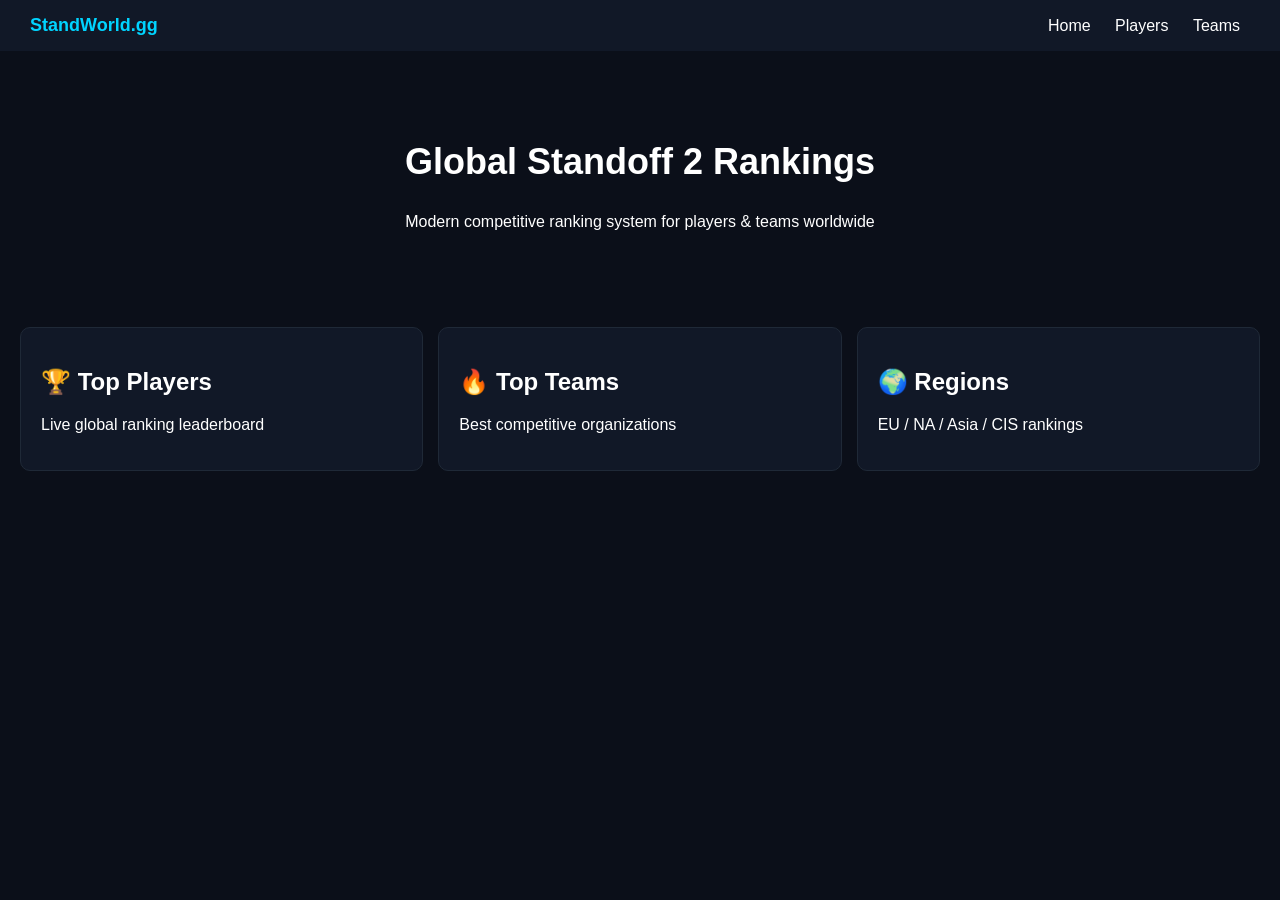
==== index.html @ e751ea4e "Rename index.html.txt to index.html" ====
<!DOCTYPE html>
<html lang="en">
<head>
  <meta charset="UTF-8">
  <title>StandWorld.gg</title>
  <link rel="stylesheet" href="css/style.css">
</head>
<body>

<header>
  <div class="logo">StandWorld.gg</div>
  <nav>
    <a href="index.html">Home</a>
    <a href="players.html">Players</a>
    <a href="teams.html">Teams</a>
  </nav>
</header>

<section class="hero">
  <h1>Global Standoff 2 Rankings</h1>
  <p>Modern competitive ranking system for players & teams worldwide</p>
</section>

<section class="grid">
  <div class="card">
    <h2>🏆 Top Players</h2>
    <p>Live global ranking leaderboard</p>
  </div>

  <div class="card">
    <h2>🔥 Top Teams</h2>
    <p>Best competitive organizations</p>
  </div>

  <div class="card">
    <h2>🌍 Regions</h2>
    <p>EU / NA / Asia / CIS rankings</p>
  </div>
</section>

</body>
</html>
---- css/style.css ----
body {
  margin: 0;
  font-family: Arial, sans-serif;
  background: #0b0f19;
  color: white;
}

header {
  display: flex;
  justify-content: space-between;
  padding: 15px 30px;
  background: #111827;
  align-items: center;
}

.logo {
  font-weight: bold;
  font-size: 18px;
  color: #00d4ff;
}

nav a {
  color: white;
  margin: 0 10px;
  text-decoration: none;
}

nav a:hover {
  color: #00d4ff;
}

.hero {
  text-align: center;
  padding: 60px 20px;
}

.hero h1 {
  font-size: 36px;
}

.grid {
  display: grid;
  grid-template-columns: repeat(3, 1fr);
  gap: 15px;
  padding: 20px;
}

.card {
  background: #111827;
  padding: 20px;
  border-radius: 10px;
  border: 1px solid #1f2937;
}

.list {
  padding: 20px;
}

.item {
  background: #111827;
  margin: 10px 0;
  padding: 15px;
  border-radius: 10px;
  border-left: 4px solid #00d4ff;
}
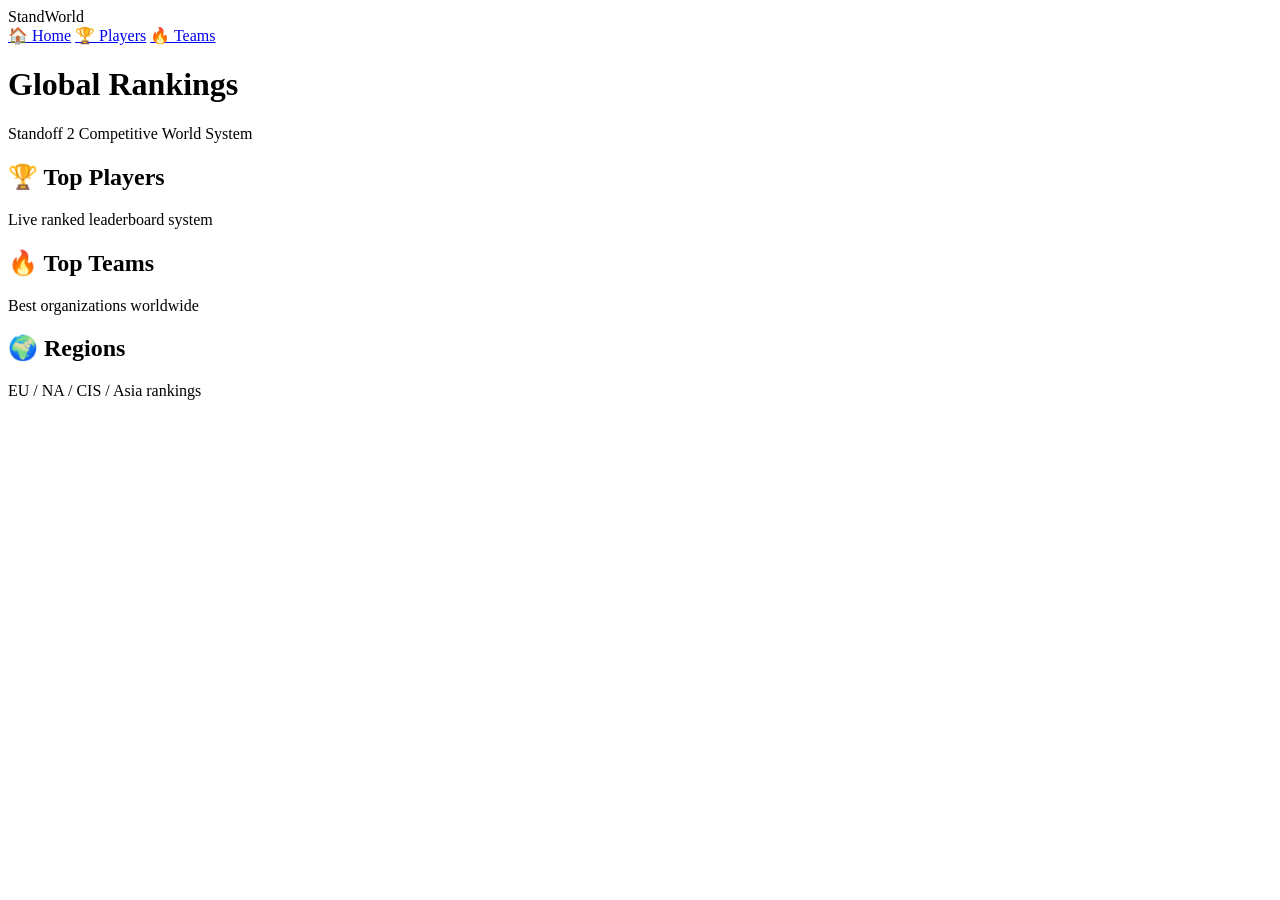
==== commit 8dc7ba5e: "Rename index.html.txt to index.html" ====
--- a/index.html
+++ b/index.html
@@ -1,42 +1,53 @@
 <!DOCTYPE html>
-<html lang="en">
+<html>
 <head>
   <meta charset="UTF-8">
   <title>StandWorld.gg</title>
-  <link rel="stylesheet" href="css/style.css">
+  <link rel="stylesheet" href="css/main.css">
 </head>
+
 <body>
 
-<header>
-  <div class="logo">StandWorld.gg</div>
-  <nav>
-    <a href="index.html">Home</a>
-    <a href="players.html">Players</a>
-    <a href="teams.html">Teams</a>
-  </nav>
-</header>
+<div class="layout">
 
-<section class="hero">
-  <h1>Global Standoff 2 Rankings</h1>
-  <p>Modern competitive ranking system for players & teams worldwide</p>
-</section>
+  <!-- SIDEBAR -->
+  <aside class="sidebar">
+    <div class="logo">StandWorld</div>
+    <a href="index.html">🏠 Home</a>
+    <a href="players.html">🏆 Players</a>
+    <a href="teams.html">🔥 Teams</a>
+  </aside>
 
-<section class="grid">
-  <div class="card">
-    <h2>🏆 Top Players</h2>
-    <p>Live global ranking leaderboard</p>
-  </div>
+  <!-- MAIN -->
+  <main class="content">
 
-  <div class="card">
-    <h2>🔥 Top Teams</h2>
-    <p>Best competitive organizations</p>
-  </div>
+    <div class="header">
+      <h1>Global Rankings</h1>
+      <p>Standoff 2 Competitive World System</p>
+    </div>
 
-  <div class="card">
-    <h2>🌍 Regions</h2>
-    <p>EU / NA / Asia / CIS rankings</p>
-  </div>
-</section>
+    <div class="grid">
+
+      <div class="card">
+        <h2>🏆 Top Players</h2>
+        <p>Live ranked leaderboard system</p>
+      </div>
+
+      <div class="card">
+        <h2>🔥 Top Teams</h2>
+        <p>Best organizations worldwide</p>
+      </div>
+
+      <div class="card">
+        <h2>🌍 Regions</h2>
+        <p>EU / NA / CIS / Asia rankings</p>
+      </div>
+
+    </div>
+
+  </main>
+
+</div>
 
 </body>
 </html>
